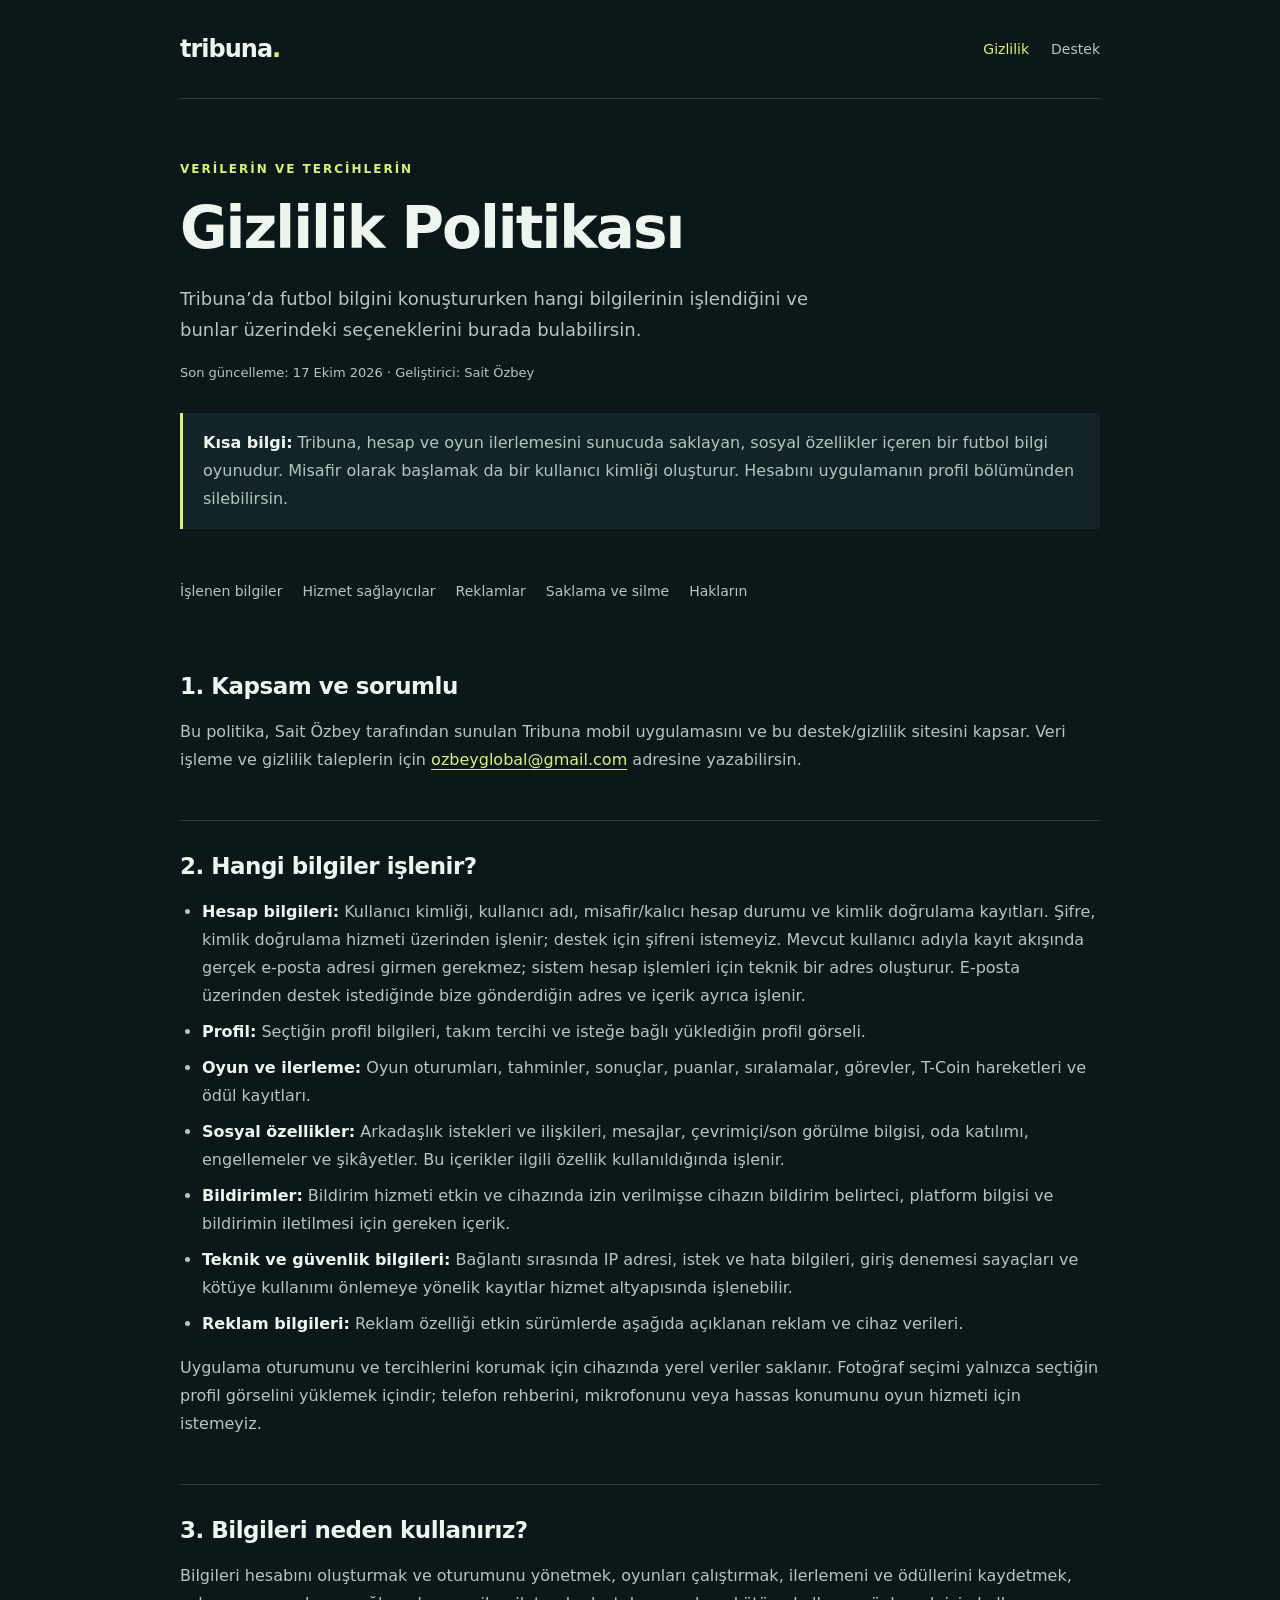
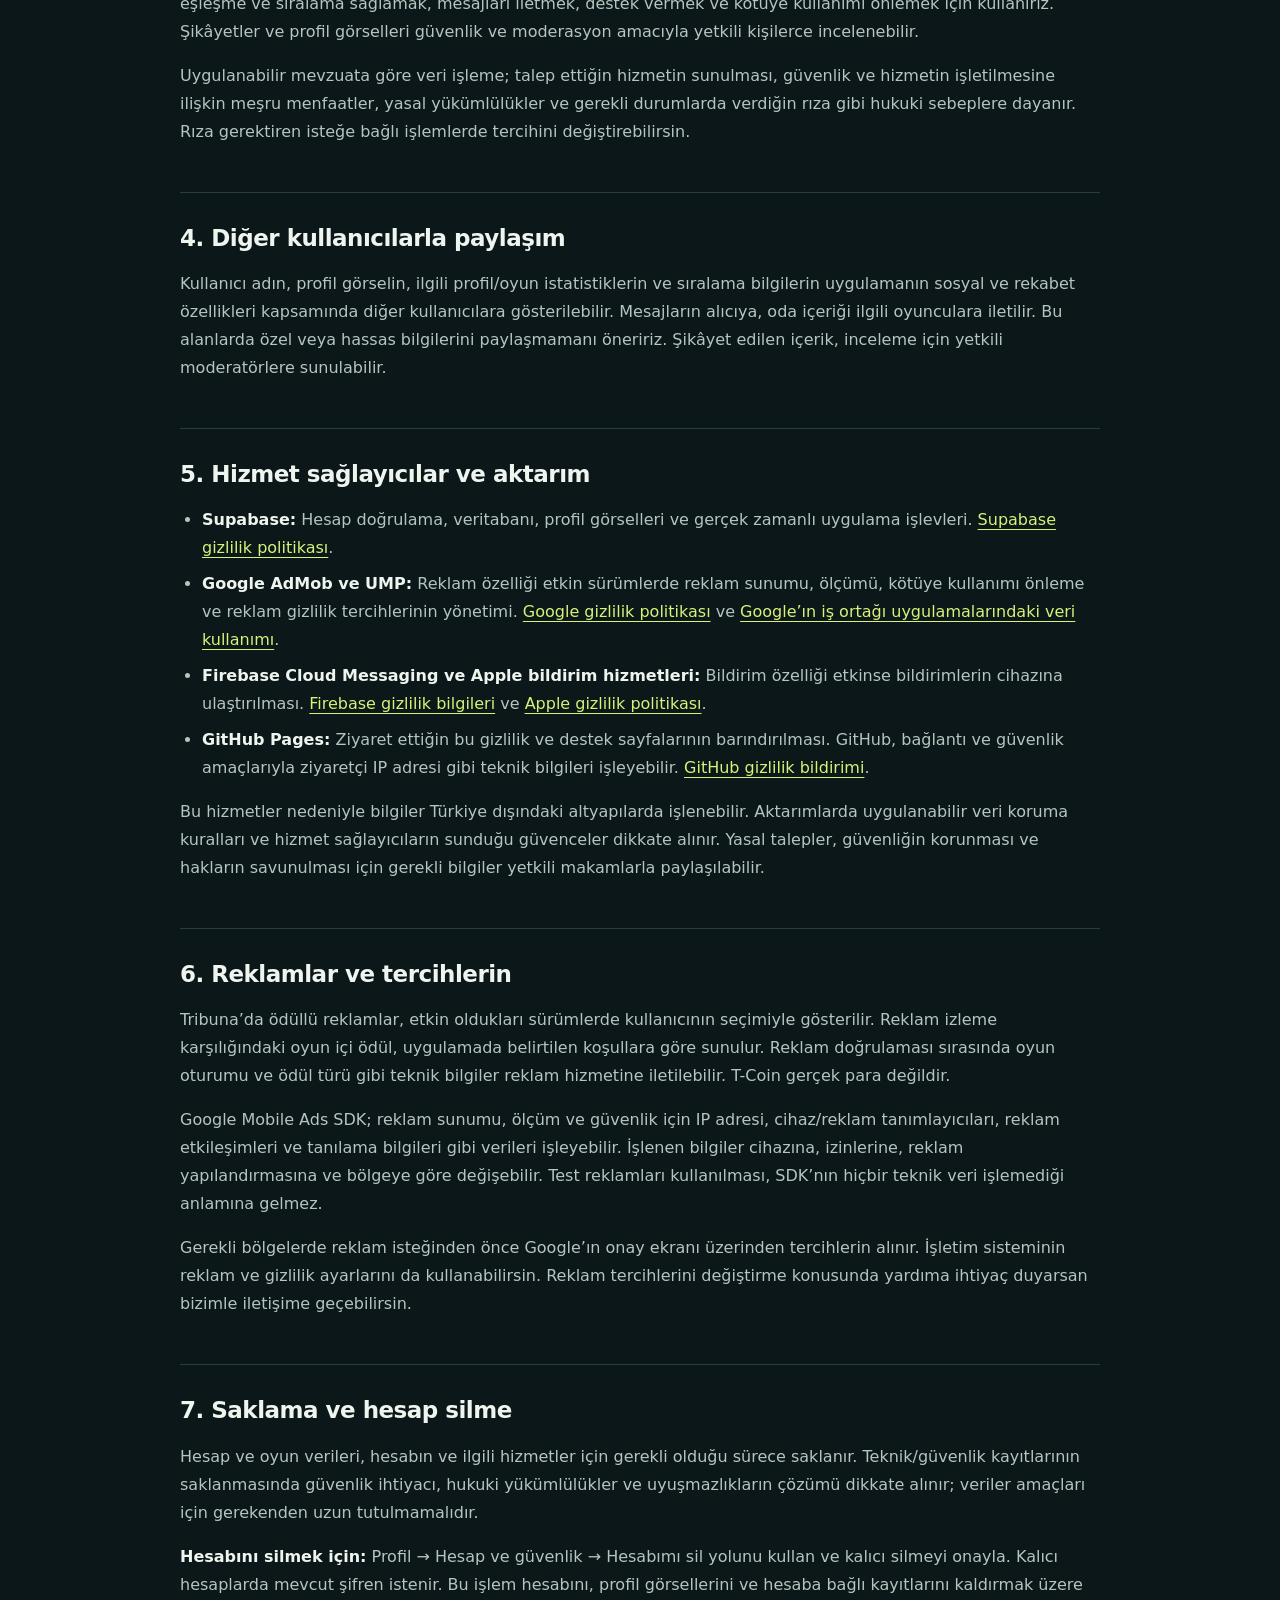
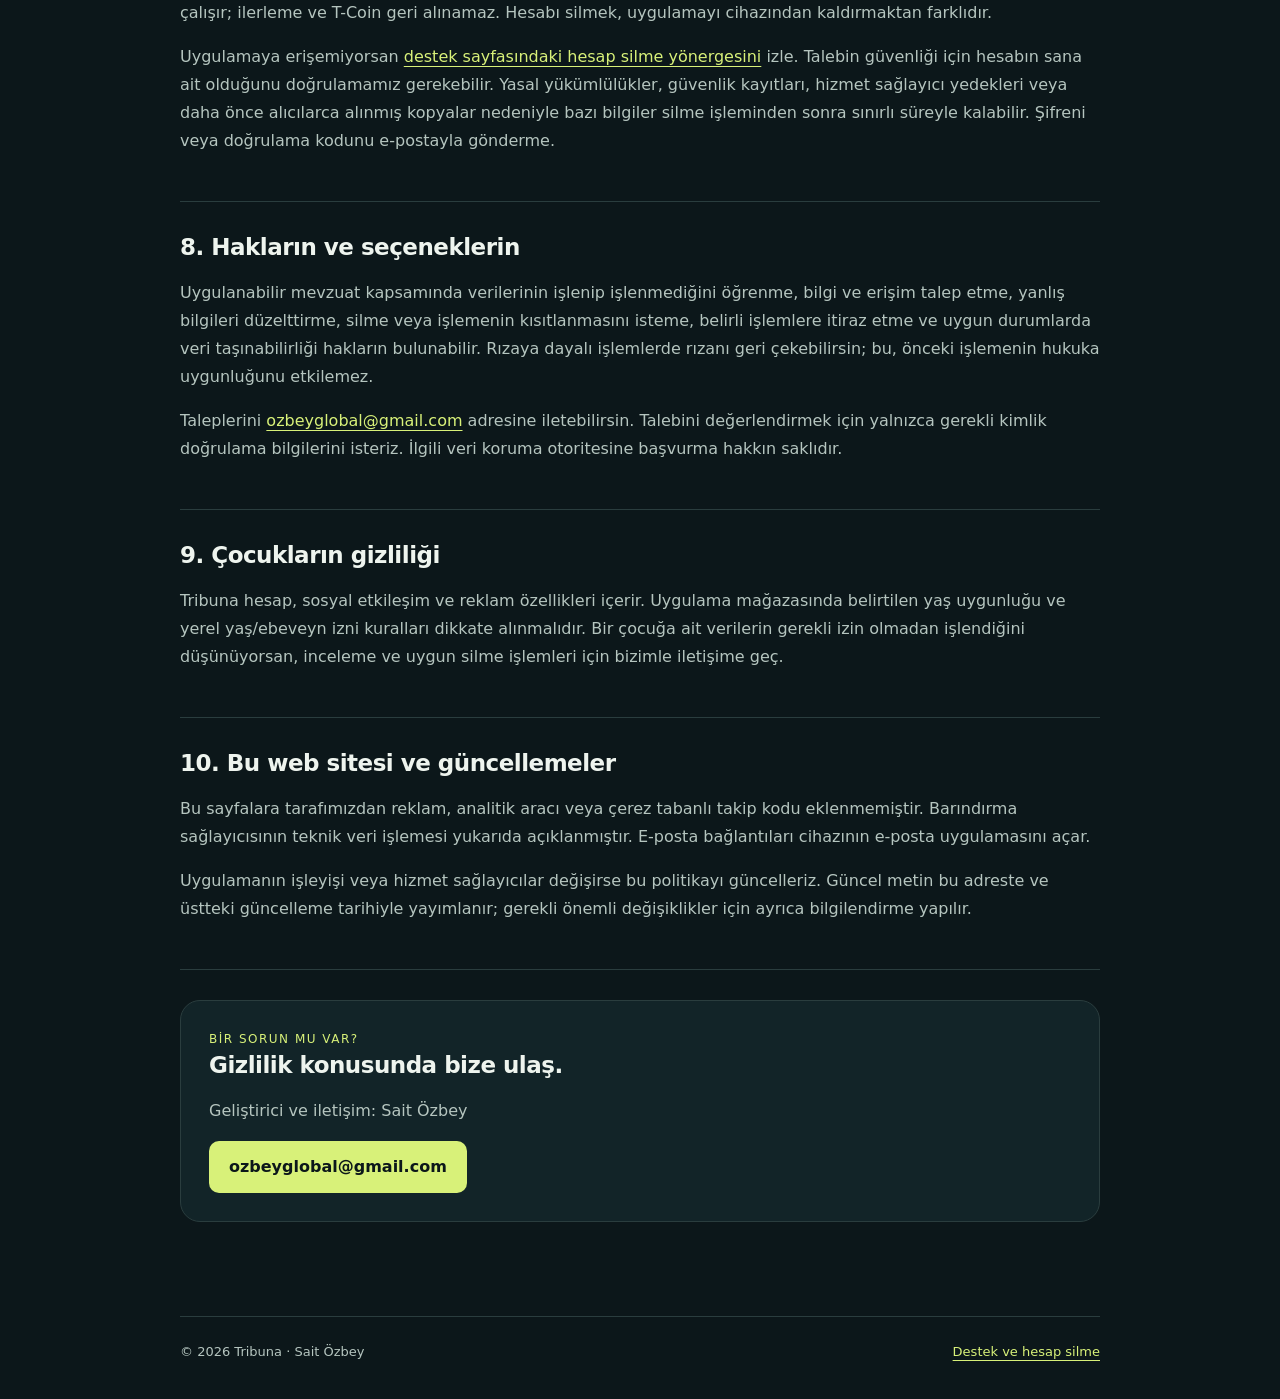
==== index.html @ 16d86f42 "Publish Tribuna privacy and support pages" ====
<!doctype html>
<html lang="tr"><head><meta charset="utf-8"><meta name="viewport" content="width=device-width,initial-scale=1"><meta name="theme-color" content="#0c171a"><meta name="description" content="Tribuna gizlilik politikası: hesap ve oyun verileri, sosyal özellikler, reklamlar, veri hakları ve hesap silme."><title>Gizlilik Politikası · Tribuna</title><link rel="stylesheet" href="styles.css"><link rel="canonical" href="https://saitozbey.github.io/tribuna-pages/"></head>
<body><a class="skip" href="#main">İçeriğe geç</a><header><a class="brand" href="./" aria-label="Tribuna ana sayfa">tribuna<span>.</span></a><nav aria-label="Ana menü"><a href="./" aria-current="page">Gizlilik</a><a href="support.html">Destek</a></nav></header>
<main id="main"><div class="eyebrow">Verilerin ve tercihlerin</div><h1>Gizlilik Politikası</h1><p class="intro">Tribuna’da futbol bilgini konuştururken hangi bilgilerinin işlendiğini ve bunlar üzerindeki seçeneklerini burada bulabilirsin.</p><p class="meta">Son güncelleme: <time datetime="2026-10-17">17 Ekim 2026</time> · Geliştirici: Sait Özbey</p>
<div class="notice"><p><strong>Kısa bilgi:</strong> Tribuna, hesap ve oyun ilerlemesini sunucuda saklayan, sosyal özellikler içeren bir futbol bilgi oyunudur. Misafir olarak başlamak da bir kullanıcı kimliği oluşturur. Hesabını uygulamanın profil bölümünden silebilirsin.</p></div>
<nav class="contents" aria-label="Politika içeriği"><a href="#data">İşlenen bilgiler</a><a href="#services">Hizmet sağlayıcılar</a><a href="#ads">Reklamlar</a><a href="#delete">Saklama ve silme</a><a href="#rights">Hakların</a></nav>
<section id="scope"><h2>1. Kapsam ve sorumlu</h2><p>Bu politika, Sait Özbey tarafından sunulan Tribuna mobil uygulamasını ve bu destek/gizlilik sitesini kapsar. Veri işleme ve gizlilik taleplerin için <a href="mailto:ozbeyglobal@gmail.com">ozbeyglobal@gmail.com</a> adresine yazabilirsin.</p></section>
<section id="data"><h2>2. Hangi bilgiler işlenir?</h2><ul>
<li><strong>Hesap bilgileri:</strong> Kullanıcı kimliği, kullanıcı adı, misafir/kalıcı hesap durumu ve kimlik doğrulama kayıtları. Şifre, kimlik doğrulama hizmeti üzerinden işlenir; destek için şifreni istemeyiz. Mevcut kullanıcı adıyla kayıt akışında gerçek e-posta adresi girmen gerekmez; sistem hesap işlemleri için teknik bir adres oluşturur. E-posta üzerinden destek istediğinde bize gönderdiğin adres ve içerik ayrıca işlenir.</li>
<li><strong>Profil:</strong> Seçtiğin profil bilgileri, takım tercihi ve isteğe bağlı yüklediğin profil görseli.</li>
<li><strong>Oyun ve ilerleme:</strong> Oyun oturumları, tahminler, sonuçlar, puanlar, sıralamalar, görevler, T-Coin hareketleri ve ödül kayıtları.</li>
<li><strong>Sosyal özellikler:</strong> Arkadaşlık istekleri ve ilişkileri, mesajlar, çevrimiçi/son görülme bilgisi, oda katılımı, engellemeler ve şikâyetler. Bu içerikler ilgili özellik kullanıldığında işlenir.</li>
<li><strong>Bildirimler:</strong> Bildirim hizmeti etkin ve cihazında izin verilmişse cihazın bildirim belirteci, platform bilgisi ve bildirimin iletilmesi için gereken içerik.</li>
<li><strong>Teknik ve güvenlik bilgileri:</strong> Bağlantı sırasında IP adresi, istek ve hata bilgileri, giriş denemesi sayaçları ve kötüye kullanımı önlemeye yönelik kayıtlar hizmet altyapısında işlenebilir.</li>
<li><strong>Reklam bilgileri:</strong> Reklam özelliği etkin sürümlerde aşağıda açıklanan reklam ve cihaz verileri.</li></ul><p>Uygulama oturumunu ve tercihlerini korumak için cihazında yerel veriler saklanır. Fotoğraf seçimi yalnızca seçtiğin profil görselini yüklemek içindir; telefon rehberini, mikrofonunu veya hassas konumunu oyun hizmeti için istemeyiz.</p></section>
<section id="purpose"><h2>3. Bilgileri neden kullanırız?</h2><p>Bilgileri hesabını oluşturmak ve oturumunu yönetmek, oyunları çalıştırmak, ilerlemeni ve ödüllerini kaydetmek, eşleşme ve sıralama sağlamak, mesajları iletmek, destek vermek ve kötüye kullanımı önlemek için kullanırız. Şikâyetler ve profil görselleri güvenlik ve moderasyon amacıyla yetkili kişilerce incelenebilir.</p><p>Uygulanabilir mevzuata göre veri işleme; talep ettiğin hizmetin sunulması, güvenlik ve hizmetin işletilmesine ilişkin meşru menfaatler, yasal yükümlülükler ve gerekli durumlarda verdiğin rıza gibi hukuki sebeplere dayanır. Rıza gerektiren isteğe bağlı işlemlerde tercihini değiştirebilirsin.</p></section>
<section id="sharing"><h2>4. Diğer kullanıcılarla paylaşım</h2><p>Kullanıcı adın, profil görselin, ilgili profil/oyun istatistiklerin ve sıralama bilgilerin uygulamanın sosyal ve rekabet özellikleri kapsamında diğer kullanıcılara gösterilebilir. Mesajların alıcıya, oda içeriği ilgili oyunculara iletilir. Bu alanlarda özel veya hassas bilgilerini paylaşmamanı öneririz. Şikâyet edilen içerik, inceleme için yetkili moderatörlere sunulabilir.</p></section>
<section id="services"><h2>5. Hizmet sağlayıcılar ve aktarım</h2><ul>
<li><strong>Supabase:</strong> Hesap doğrulama, veritabanı, profil görselleri ve gerçek zamanlı uygulama işlevleri. <a href="https://supabase.com/privacy">Supabase gizlilik politikası</a>.</li>
<li><strong>Google AdMob ve UMP:</strong> Reklam özelliği etkin sürümlerde reklam sunumu, ölçümü, kötüye kullanımı önleme ve reklam gizlilik tercihlerinin yönetimi. <a href="https://policies.google.com/privacy">Google gizlilik politikası</a> ve <a href="https://policies.google.com/technologies/partner-sites">Google’ın iş ortağı uygulamalarındaki veri kullanımı</a>.</li>
<li><strong>Firebase Cloud Messaging ve Apple bildirim hizmetleri:</strong> Bildirim özelliği etkinse bildirimlerin cihazına ulaştırılması. <a href="https://firebase.google.com/support/privacy">Firebase gizlilik bilgileri</a> ve <a href="https://www.apple.com/legal/privacy/">Apple gizlilik politikası</a>.</li>
<li><strong>GitHub Pages:</strong> Ziyaret ettiğin bu gizlilik ve destek sayfalarının barındırılması. GitHub, bağlantı ve güvenlik amaçlarıyla ziyaretçi IP adresi gibi teknik bilgileri işleyebilir. <a href="https://docs.github.com/en/site-policy/privacy-policies/github-general-privacy-statement">GitHub gizlilik bildirimi</a>.</li></ul><p>Bu hizmetler nedeniyle bilgiler Türkiye dışındaki altyapılarda işlenebilir. Aktarımlarda uygulanabilir veri koruma kuralları ve hizmet sağlayıcıların sunduğu güvenceler dikkate alınır. Yasal talepler, güvenliğin korunması ve hakların savunulması için gerekli bilgiler yetkili makamlarla paylaşılabilir.</p></section>
<section id="ads"><h2>6. Reklamlar ve tercihlerin</h2><p>Tribuna’da ödüllü reklamlar, etkin oldukları sürümlerde kullanıcının seçimiyle gösterilir. Reklam izleme karşılığındaki oyun içi ödül, uygulamada belirtilen koşullara göre sunulur. Reklam doğrulaması sırasında oyun oturumu ve ödül türü gibi teknik bilgiler reklam hizmetine iletilebilir. T-Coin gerçek para değildir.</p><p>Google Mobile Ads SDK; reklam sunumu, ölçüm ve güvenlik için IP adresi, cihaz/reklam tanımlayıcıları, reklam etkileşimleri ve tanılama bilgileri gibi verileri işleyebilir. İşlenen bilgiler cihazına, izinlerine, reklam yapılandırmasına ve bölgeye göre değişebilir. Test reklamları kullanılması, SDK’nın hiçbir teknik veri işlemediği anlamına gelmez.</p><p>Gerekli bölgelerde reklam isteğinden önce Google’ın onay ekranı üzerinden tercihlerin alınır. İşletim sisteminin reklam ve gizlilik ayarlarını da kullanabilirsin. Reklam tercihlerini değiştirme konusunda yardıma ihtiyaç duyarsan bizimle iletişime geçebilirsin.</p></section>
<section id="delete"><h2>7. Saklama ve hesap silme</h2><p>Hesap ve oyun verileri, hesabın ve ilgili hizmetler için gerekli olduğu sürece saklanır. Teknik/güvenlik kayıtlarının saklanmasında güvenlik ihtiyacı, hukuki yükümlülükler ve uyuşmazlıkların çözümü dikkate alınır; veriler amaçları için gerekenden uzun tutulmamalıdır.</p><p><strong>Hesabını silmek için:</strong> Profil → Hesap ve güvenlik → Hesabımı sil yolunu kullan ve kalıcı silmeyi onayla. Kalıcı hesaplarda mevcut şifren istenir. Bu işlem hesabını, profil görsellerini ve hesaba bağlı kayıtlarını kaldırmak üzere çalışır; ilerleme ve T-Coin geri alınamaz. Hesabı silmek, uygulamayı cihazından kaldırmaktan farklıdır.</p><p>Uygulamaya erişemiyorsan <a href="support.html#account">destek sayfasındaki hesap silme yönergesini</a> izle. Talebin güvenliği için hesabın sana ait olduğunu doğrulamamız gerekebilir. Yasal yükümlülükler, güvenlik kayıtları, hizmet sağlayıcı yedekleri veya daha önce alıcılarca alınmış kopyalar nedeniyle bazı bilgiler silme işleminden sonra sınırlı süreyle kalabilir. Şifreni veya doğrulama kodunu e-postayla gönderme.</p></section>
<section id="rights"><h2>8. Hakların ve seçeneklerin</h2><p>Uygulanabilir mevzuat kapsamında verilerinin işlenip işlenmediğini öğrenme, bilgi ve erişim talep etme, yanlış bilgileri düzelttirme, silme veya işlemenin kısıtlanmasını isteme, belirli işlemlere itiraz etme ve uygun durumlarda veri taşınabilirliği hakların bulunabilir. Rızaya dayalı işlemlerde rızanı geri çekebilirsin; bu, önceki işlemenin hukuka uygunluğunu etkilemez.</p><p>Taleplerini <a href="mailto:ozbeyglobal@gmail.com">ozbeyglobal@gmail.com</a> adresine iletebilirsin. Talebini değerlendirmek için yalnızca gerekli kimlik doğrulama bilgilerini isteriz. İlgili veri koruma otoritesine başvurma hakkın saklıdır.</p></section>
<section id="children"><h2>9. Çocukların gizliliği</h2><p>Tribuna hesap, sosyal etkileşim ve reklam özellikleri içerir. Uygulama mağazasında belirtilen yaş uygunluğu ve yerel yaş/ebeveyn izni kuralları dikkate alınmalıdır. Bir çocuğa ait verilerin gerekli izin olmadan işlendiğini düşünüyorsan, inceleme ve uygun silme işlemleri için bizimle iletişime geç.</p></section>
<section id="website"><h2>10. Bu web sitesi ve güncellemeler</h2><p>Bu sayfalara tarafımızdan reklam, analitik aracı veya çerez tabanlı takip kodu eklenmemiştir. Barındırma sağlayıcısının teknik veri işlemesi yukarıda açıklanmıştır. E-posta bağlantıları cihazının e-posta uygulamasını açar.</p><p>Uygulamanın işleyişi veya hizmet sağlayıcılar değişirse bu politikayı güncelleriz. Güncel metin bu adreste ve üstteki güncelleme tarihiyle yayımlanır; gerekli önemli değişiklikler için ayrıca bilgilendirme yapılır.</p></section>
<div class="contact"><div class="label">Bir sorun mu var?</div><h2>Gizlilik konusunda bize ulaş.</h2><p>Geliştirici ve iletişim: Sait Özbey</p><a class="button" href="mailto:ozbeyglobal@gmail.com?subject=Tribuna%20Gizlilik%20Talebi">ozbeyglobal@gmail.com</a></div></main><footer><span>© 2026 Tribuna · Sait Özbey</span><a href="support.html">Destek ve hesap silme</a></footer></body></html>
---- styles.css ----
:root{color-scheme:dark;--bg:#0c171a;--surface:#122428;--text:#eef4ee;--muted:#b5c5bf;--line:#2a3d3e;--accent:#d8f179}*{box-sizing:border-box}body{margin:0;background:var(--bg);color:var(--text);font:16px/1.75 system-ui,-apple-system,BlinkMacSystemFont,"Segoe UI",sans-serif}a{color:var(--accent);text-underline-offset:4px}a:hover{text-decoration-thickness:2px}a:focus-visible,summary:focus-visible{outline:3px solid var(--accent);outline-offset:5px}header,main,footer{width:min(100% - 40px,920px);margin-inline:auto}header{padding:28px 0;display:flex;align-items:center;justify-content:space-between;gap:24px;border-bottom:1px solid var(--line)}.brand{font-weight:850;font-size:24px;letter-spacing:-1px;text-decoration:none;color:var(--text)}.brand span{color:var(--accent)}nav{display:flex;gap:22px;flex-wrap:wrap}nav a{font-size:14px;text-decoration:none;color:var(--muted)}nav a[aria-current=page]{color:var(--accent)}main{padding:60px 0 64px}.eyebrow{text-transform:uppercase;font-size:12px;letter-spacing:2px;color:var(--accent);font-weight:700}h1{font-size:clamp(36px,6vw,58px);letter-spacing:-2px;line-height:1.12;margin:16px 0 22px}h2{font-size:23px;line-height:1.35;letter-spacing:-.5px;margin:0 0 16px}h3{font-size:17px;margin:20px 0 8px}p,li{color:var(--muted)}p{margin:0 0 16px}li{margin-bottom:8px}ul,ol{padding-left:22px}.intro{max-width:680px;font-size:18px}.meta{font-size:13px;color:var(--muted)}.notice{border-left:3px solid var(--accent);padding:16px 20px;background:var(--surface);margin:28px 0}.notice p:last-child{margin-bottom:0}.contents{display:flex;flex-wrap:wrap;gap:10px 20px;padding:22px 0;margin-bottom:16px}.contents a{font-size:14px}section{padding:30px 0;border-bottom:1px solid var(--line);scroll-margin-top:24px}.contact{background:var(--surface);border:1px solid var(--line);border-radius:20px;padding:28px;margin:30px 0}.button{display:inline-block;padding:12px 20px;border-radius:10px;background:var(--accent);color:var(--bg);font-weight:700;text-decoration:none;overflow-wrap:anywhere}.button:hover{background:#e7f8a8}.label{font-size:12px;text-transform:uppercase;letter-spacing:1.5px;color:var(--accent)}details{border-bottom:1px solid var(--line);padding:20px 0}summary{font-weight:650;cursor:pointer}details p{margin:16px 0 0}footer{border-top:1px solid var(--line);padding:24px 0 36px;font-size:13px;color:var(--muted);display:flex;flex-wrap:wrap;justify-content:space-between;gap:12px}.skip{position:absolute;left:16px;top:-100px;background:var(--accent);color:var(--bg);padding:10px;z-index:2}.skip:focus{top:12px}strong{color:var(--text)}@media(max-width:560px){header{align-items:flex-start;gap:16px}.brand{font-size:22px}nav{gap:8px 14px;justify-content:flex-end}nav a{font-size:13px}main{padding-top:38px}h1{letter-spacing:-1.5px}.contact{padding:22px}.intro{font-size:17px}}@media(prefers-reduced-motion:no-preference){html{scroll-behavior:smooth}}
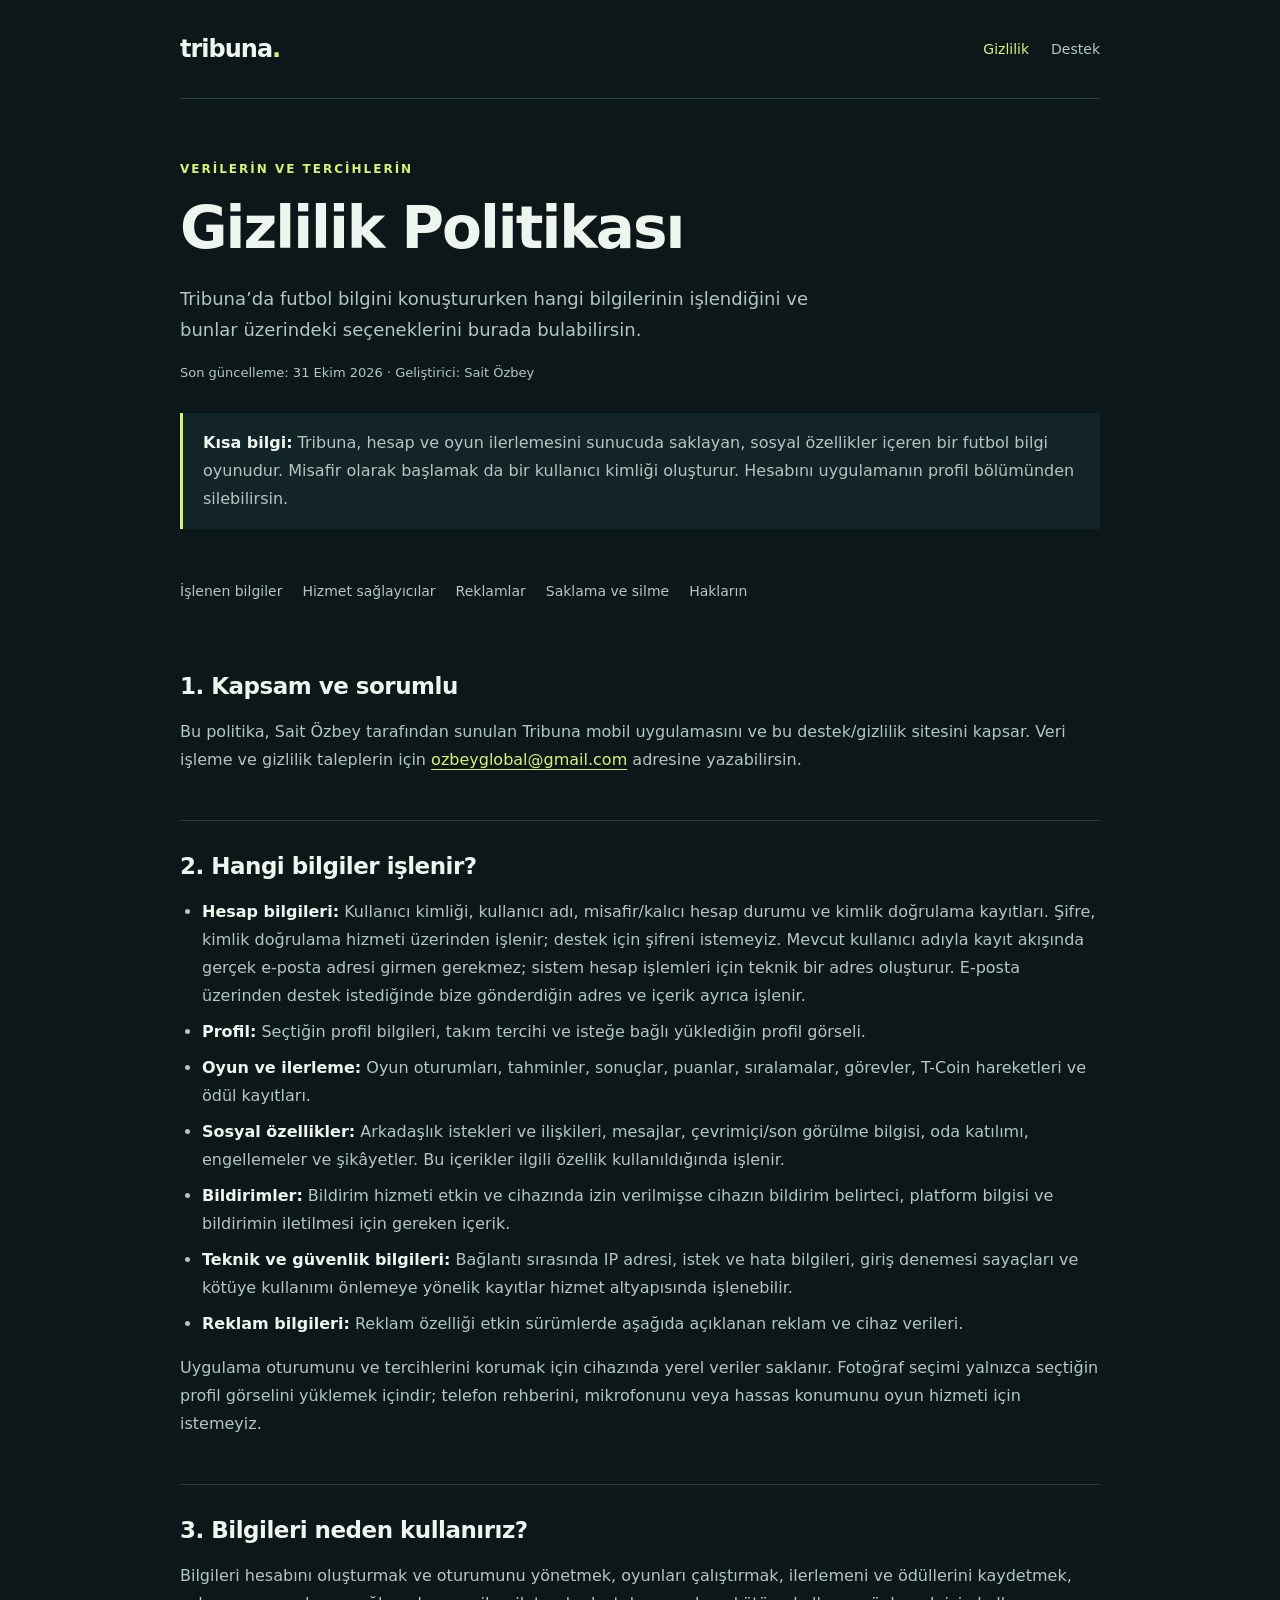
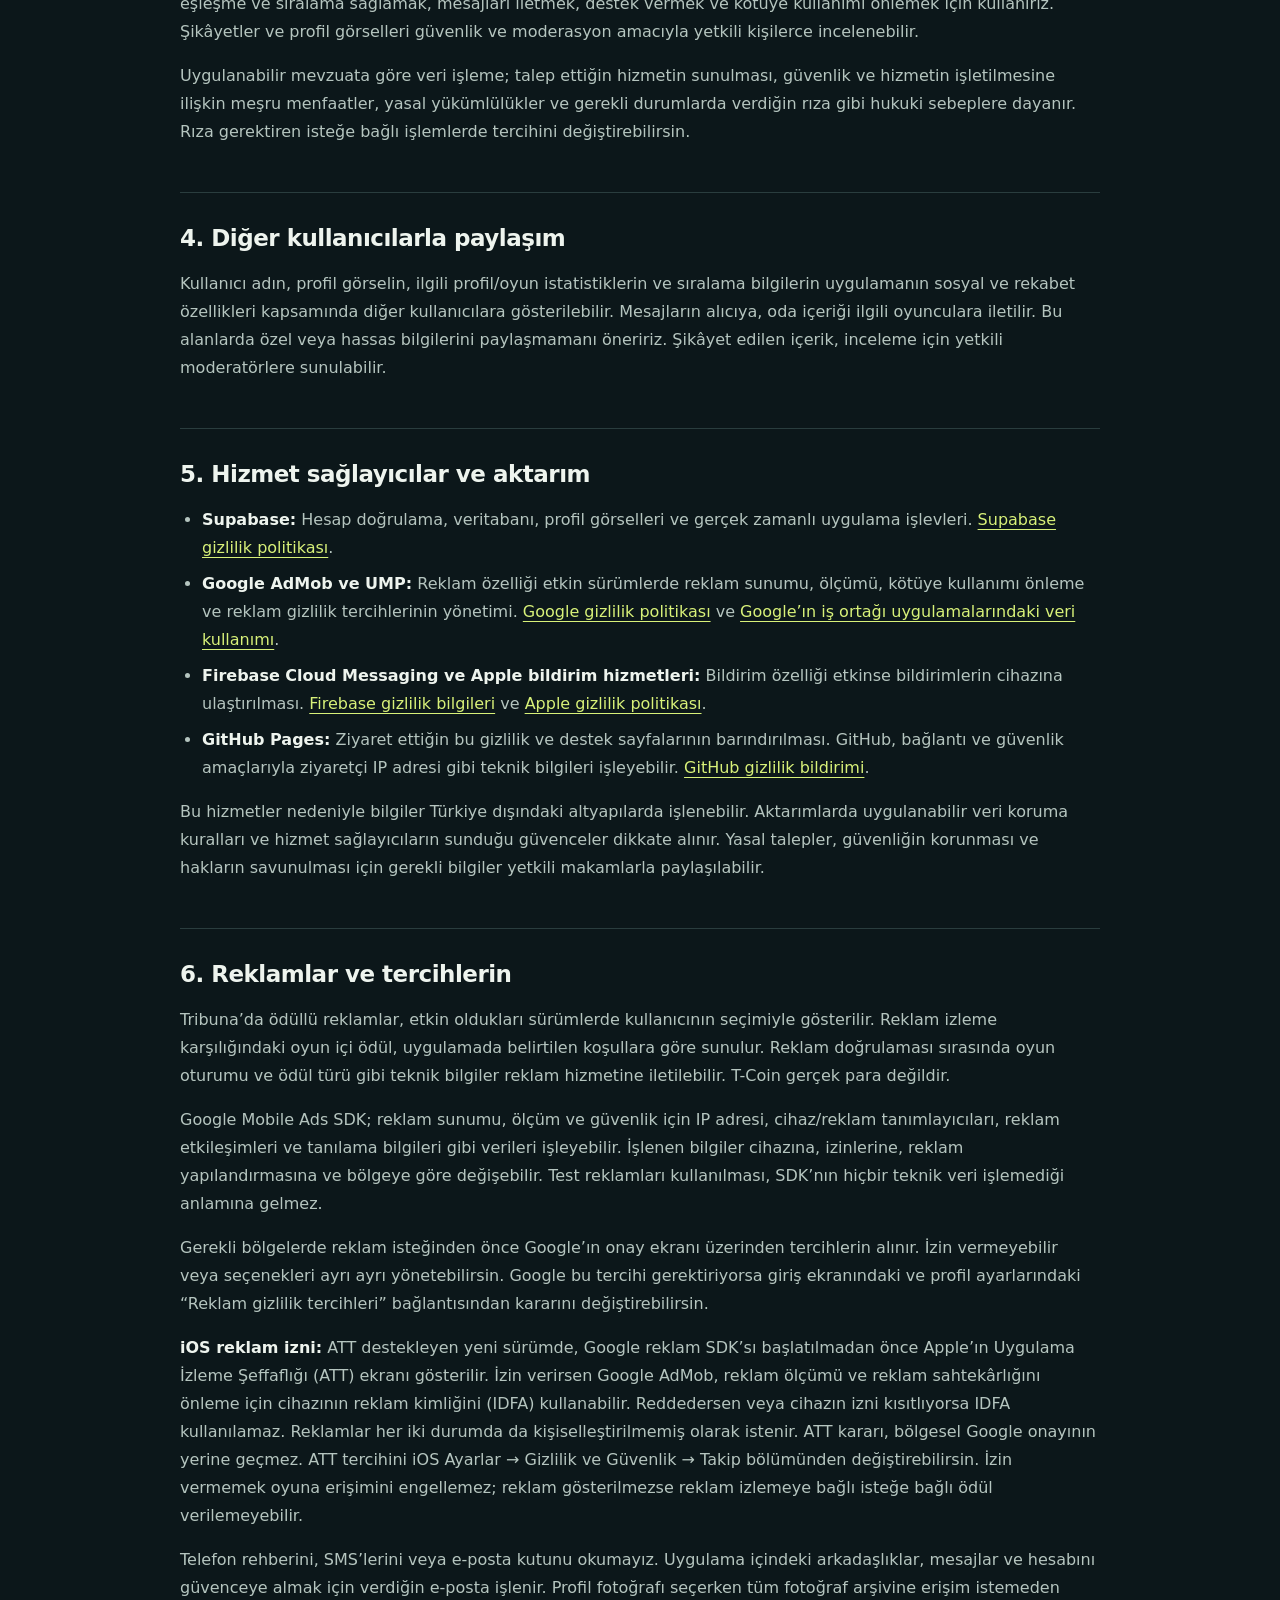
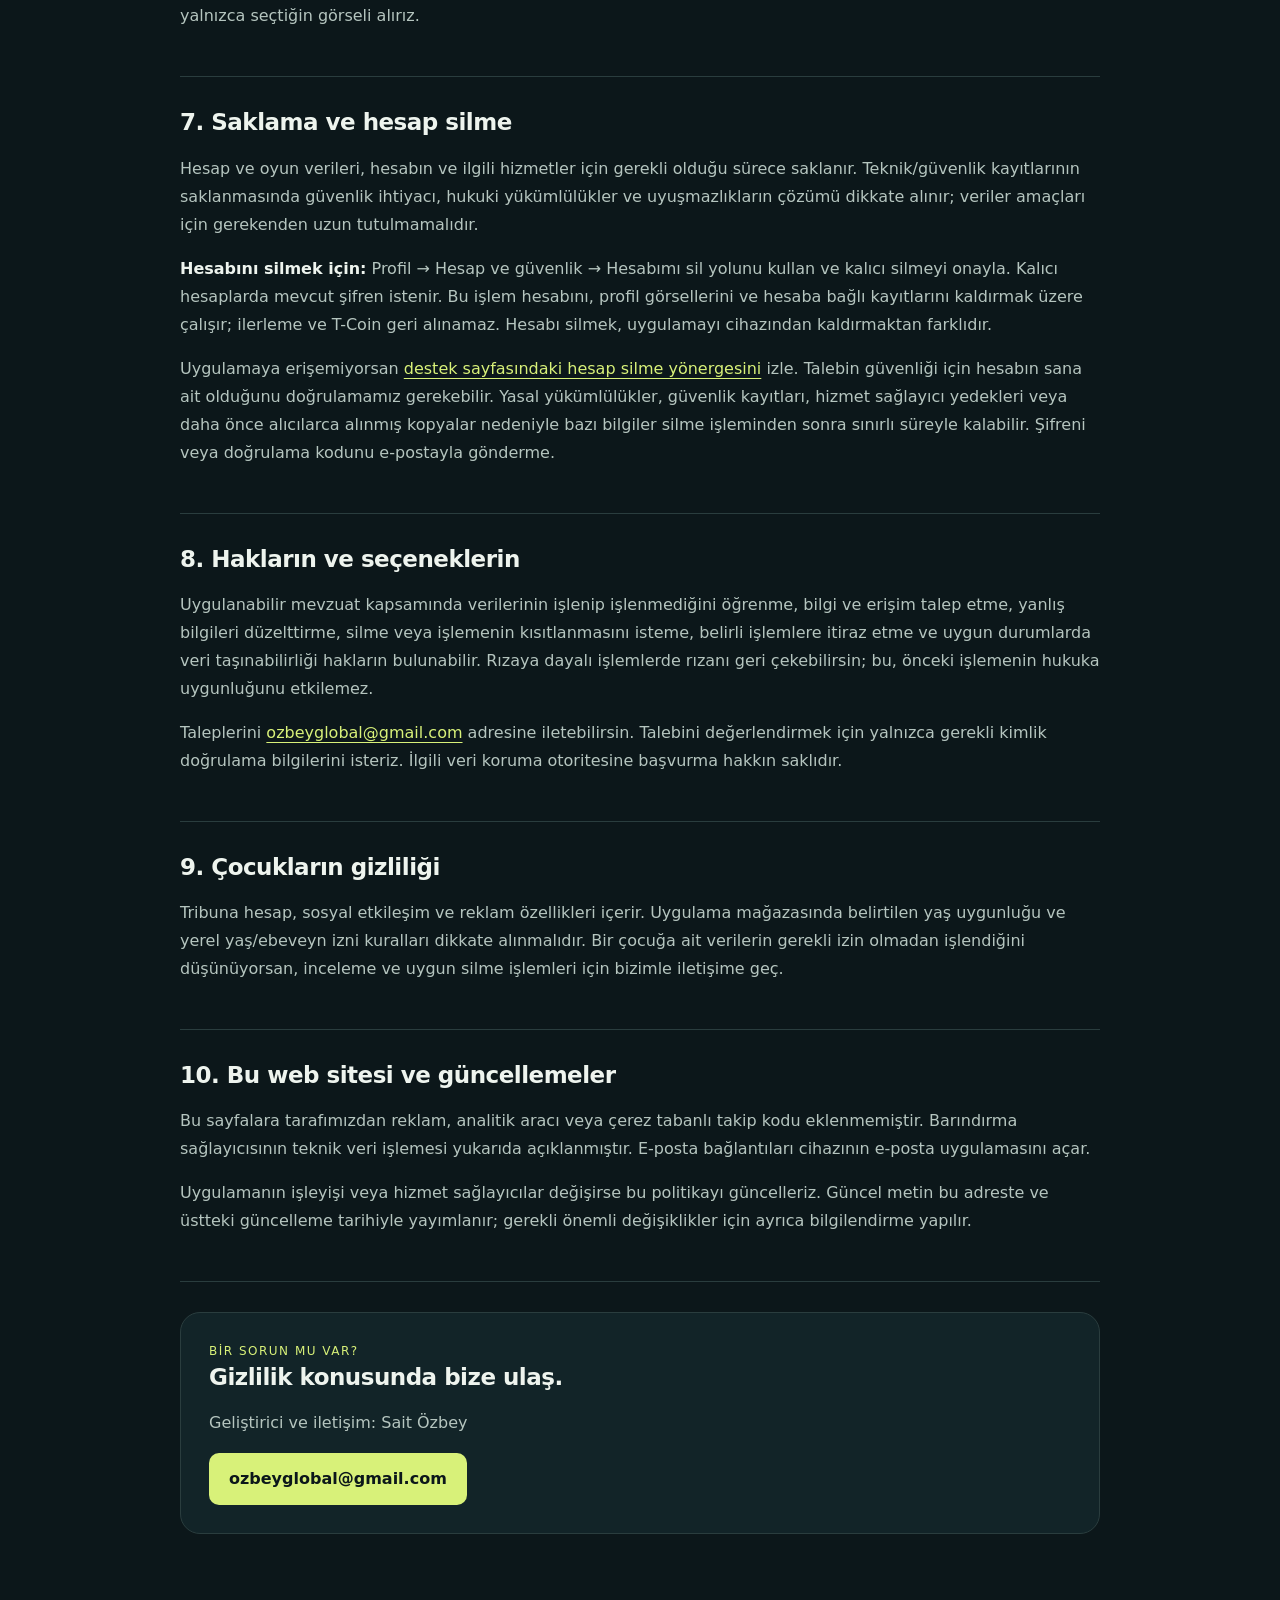
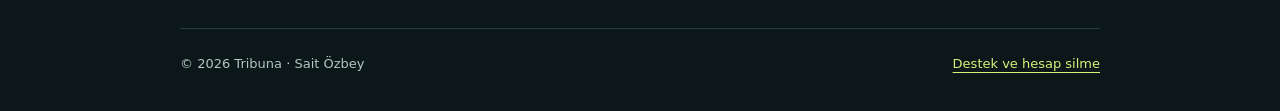
==== commit 49b30ca3: "Clarify iOS ad consent and limited photo access" ====
--- a/index.html
+++ b/index.html
@@ -1,7 +1,7 @@
 <!doctype html>
 <html lang="tr"><head><meta charset="utf-8"><meta name="viewport" content="width=device-width,initial-scale=1"><meta name="theme-color" content="#0c171a"><meta name="description" content="Tribuna gizlilik politikası: hesap ve oyun verileri, sosyal özellikler, reklamlar, veri hakları ve hesap silme."><title>Gizlilik Politikası · Tribuna</title><link rel="stylesheet" href="styles.css"><link rel="canonical" href="https://saitozbey.github.io/tribuna-pages/"></head>
 <body><a class="skip" href="#main">İçeriğe geç</a><header><a class="brand" href="./" aria-label="Tribuna ana sayfa">tribuna<span>.</span></a><nav aria-label="Ana menü"><a href="./" aria-current="page">Gizlilik</a><a href="support.html">Destek</a></nav></header>
-<main id="main"><div class="eyebrow">Verilerin ve tercihlerin</div><h1>Gizlilik Politikası</h1><p class="intro">Tribuna’da futbol bilgini konuştururken hangi bilgilerinin işlendiğini ve bunlar üzerindeki seçeneklerini burada bulabilirsin.</p><p class="meta">Son güncelleme: <time datetime="2026-10-17">17 Ekim 2026</time> · Geliştirici: Sait Özbey</p>
+<main id="main"><div class="eyebrow">Verilerin ve tercihlerin</div><h1>Gizlilik Politikası</h1><p class="intro">Tribuna’da futbol bilgini konuştururken hangi bilgilerinin işlendiğini ve bunlar üzerindeki seçeneklerini burada bulabilirsin.</p><p class="meta">Son güncelleme: <time datetime="2026-10-31">31 Ekim 2026</time> · Geliştirici: Sait Özbey</p>
 <div class="notice"><p><strong>Kısa bilgi:</strong> Tribuna, hesap ve oyun ilerlemesini sunucuda saklayan, sosyal özellikler içeren bir futbol bilgi oyunudur. Misafir olarak başlamak da bir kullanıcı kimliği oluşturur. Hesabını uygulamanın profil bölümünden silebilirsin.</p></div>
 <nav class="contents" aria-label="Politika içeriği"><a href="#data">İşlenen bilgiler</a><a href="#services">Hizmet sağlayıcılar</a><a href="#ads">Reklamlar</a><a href="#delete">Saklama ve silme</a><a href="#rights">Hakların</a></nav>
 <section id="scope"><h2>1. Kapsam ve sorumlu</h2><p>Bu politika, Sait Özbey tarafından sunulan Tribuna mobil uygulamasını ve bu destek/gizlilik sitesini kapsar. Veri işleme ve gizlilik taleplerin için <a href="mailto:ozbeyglobal@gmail.com">ozbeyglobal@gmail.com</a> adresine yazabilirsin.</p></section>
@@ -20,7 +20,7 @@
 <li><strong>Google AdMob ve UMP:</strong> Reklam özelliği etkin sürümlerde reklam sunumu, ölçümü, kötüye kullanımı önleme ve reklam gizlilik tercihlerinin yönetimi. <a href="https://policies.google.com/privacy">Google gizlilik politikası</a> ve <a href="https://policies.google.com/technologies/partner-sites">Google’ın iş ortağı uygulamalarındaki veri kullanımı</a>.</li>
 <li><strong>Firebase Cloud Messaging ve Apple bildirim hizmetleri:</strong> Bildirim özelliği etkinse bildirimlerin cihazına ulaştırılması. <a href="https://firebase.google.com/support/privacy">Firebase gizlilik bilgileri</a> ve <a href="https://www.apple.com/legal/privacy/">Apple gizlilik politikası</a>.</li>
 <li><strong>GitHub Pages:</strong> Ziyaret ettiğin bu gizlilik ve destek sayfalarının barındırılması. GitHub, bağlantı ve güvenlik amaçlarıyla ziyaretçi IP adresi gibi teknik bilgileri işleyebilir. <a href="https://docs.github.com/en/site-policy/privacy-policies/github-general-privacy-statement">GitHub gizlilik bildirimi</a>.</li></ul><p>Bu hizmetler nedeniyle bilgiler Türkiye dışındaki altyapılarda işlenebilir. Aktarımlarda uygulanabilir veri koruma kuralları ve hizmet sağlayıcıların sunduğu güvenceler dikkate alınır. Yasal talepler, güvenliğin korunması ve hakların savunulması için gerekli bilgiler yetkili makamlarla paylaşılabilir.</p></section>
-<section id="ads"><h2>6. Reklamlar ve tercihlerin</h2><p>Tribuna’da ödüllü reklamlar, etkin oldukları sürümlerde kullanıcının seçimiyle gösterilir. Reklam izleme karşılığındaki oyun içi ödül, uygulamada belirtilen koşullara göre sunulur. Reklam doğrulaması sırasında oyun oturumu ve ödül türü gibi teknik bilgiler reklam hizmetine iletilebilir. T-Coin gerçek para değildir.</p><p>Google Mobile Ads SDK; reklam sunumu, ölçüm ve güvenlik için IP adresi, cihaz/reklam tanımlayıcıları, reklam etkileşimleri ve tanılama bilgileri gibi verileri işleyebilir. İşlenen bilgiler cihazına, izinlerine, reklam yapılandırmasına ve bölgeye göre değişebilir. Test reklamları kullanılması, SDK’nın hiçbir teknik veri işlemediği anlamına gelmez.</p><p>Gerekli bölgelerde reklam isteğinden önce Google’ın onay ekranı üzerinden tercihlerin alınır. İşletim sisteminin reklam ve gizlilik ayarlarını da kullanabilirsin. Reklam tercihlerini değiştirme konusunda yardıma ihtiyaç duyarsan bizimle iletişime geçebilirsin.</p></section>
+<section id="ads"><h2>6. Reklamlar ve tercihlerin</h2><p>Tribuna’da ödüllü reklamlar, etkin oldukları sürümlerde kullanıcının seçimiyle gösterilir. Reklam izleme karşılığındaki oyun içi ödül, uygulamada belirtilen koşullara göre sunulur. Reklam doğrulaması sırasında oyun oturumu ve ödül türü gibi teknik bilgiler reklam hizmetine iletilebilir. T-Coin gerçek para değildir.</p><p>Google Mobile Ads SDK; reklam sunumu, ölçüm ve güvenlik için IP adresi, cihaz/reklam tanımlayıcıları, reklam etkileşimleri ve tanılama bilgileri gibi verileri işleyebilir. İşlenen bilgiler cihazına, izinlerine, reklam yapılandırmasına ve bölgeye göre değişebilir. Test reklamları kullanılması, SDK’nın hiçbir teknik veri işlemediği anlamına gelmez.</p><p>Gerekli bölgelerde reklam isteğinden önce Google’ın onay ekranı üzerinden tercihlerin alınır. İzin vermeyebilir veya seçenekleri ayrı ayrı yönetebilirsin. Google bu tercihi gerektiriyorsa giriş ekranındaki ve profil ayarlarındaki “Reklam gizlilik tercihleri” bağlantısından kararını değiştirebilirsin.</p><p><strong>iOS reklam izni:</strong> ATT destekleyen yeni sürümde, Google reklam SDK’sı başlatılmadan önce Apple’ın Uygulama İzleme Şeffaflığı (ATT) ekranı gösterilir. İzin verirsen Google AdMob, reklam ölçümü ve reklam sahtekârlığını önleme için cihazının reklam kimliğini (IDFA) kullanabilir. Reddedersen veya cihazın izni kısıtlıyorsa IDFA kullanılamaz. Reklamlar her iki durumda da kişiselleştirilmemiş olarak istenir. ATT kararı, bölgesel Google onayının yerine geçmez. ATT tercihini iOS Ayarlar → Gizlilik ve Güvenlik → Takip bölümünden değiştirebilirsin. İzin vermemek oyuna erişimini engellemez; reklam gösterilmezse reklam izlemeye bağlı isteğe bağlı ödül verilemeyebilir.</p><p>Telefon rehberini, SMS’lerini veya e-posta kutunu okumayız. Uygulama içindeki arkadaşlıklar, mesajlar ve hesabını güvenceye almak için verdiğin e-posta işlenir. Profil fotoğrafı seçerken tüm fotoğraf arşivine erişim istemeden yalnızca seçtiğin görseli alırız.</p></section>
 <section id="delete"><h2>7. Saklama ve hesap silme</h2><p>Hesap ve oyun verileri, hesabın ve ilgili hizmetler için gerekli olduğu sürece saklanır. Teknik/güvenlik kayıtlarının saklanmasında güvenlik ihtiyacı, hukuki yükümlülükler ve uyuşmazlıkların çözümü dikkate alınır; veriler amaçları için gerekenden uzun tutulmamalıdır.</p><p><strong>Hesabını silmek için:</strong> Profil → Hesap ve güvenlik → Hesabımı sil yolunu kullan ve kalıcı silmeyi onayla. Kalıcı hesaplarda mevcut şifren istenir. Bu işlem hesabını, profil görsellerini ve hesaba bağlı kayıtlarını kaldırmak üzere çalışır; ilerleme ve T-Coin geri alınamaz. Hesabı silmek, uygulamayı cihazından kaldırmaktan farklıdır.</p><p>Uygulamaya erişemiyorsan <a href="support.html#account">destek sayfasındaki hesap silme yönergesini</a> izle. Talebin güvenliği için hesabın sana ait olduğunu doğrulamamız gerekebilir. Yasal yükümlülükler, güvenlik kayıtları, hizmet sağlayıcı yedekleri veya daha önce alıcılarca alınmış kopyalar nedeniyle bazı bilgiler silme işleminden sonra sınırlı süreyle kalabilir. Şifreni veya doğrulama kodunu e-postayla gönderme.</p></section>
 <section id="rights"><h2>8. Hakların ve seçeneklerin</h2><p>Uygulanabilir mevzuat kapsamında verilerinin işlenip işlenmediğini öğrenme, bilgi ve erişim talep etme, yanlış bilgileri düzelttirme, silme veya işlemenin kısıtlanmasını isteme, belirli işlemlere itiraz etme ve uygun durumlarda veri taşınabilirliği hakların bulunabilir. Rızaya dayalı işlemlerde rızanı geri çekebilirsin; bu, önceki işlemenin hukuka uygunluğunu etkilemez.</p><p>Taleplerini <a href="mailto:ozbeyglobal@gmail.com">ozbeyglobal@gmail.com</a> adresine iletebilirsin. Talebini değerlendirmek için yalnızca gerekli kimlik doğrulama bilgilerini isteriz. İlgili veri koruma otoritesine başvurma hakkın saklıdır.</p></section>
 <section id="children"><h2>9. Çocukların gizliliği</h2><p>Tribuna hesap, sosyal etkileşim ve reklam özellikleri içerir. Uygulama mağazasında belirtilen yaş uygunluğu ve yerel yaş/ebeveyn izni kuralları dikkate alınmalıdır. Bir çocuğa ait verilerin gerekli izin olmadan işlendiğini düşünüyorsan, inceleme ve uygun silme işlemleri için bizimle iletişime geç.</p></section>
